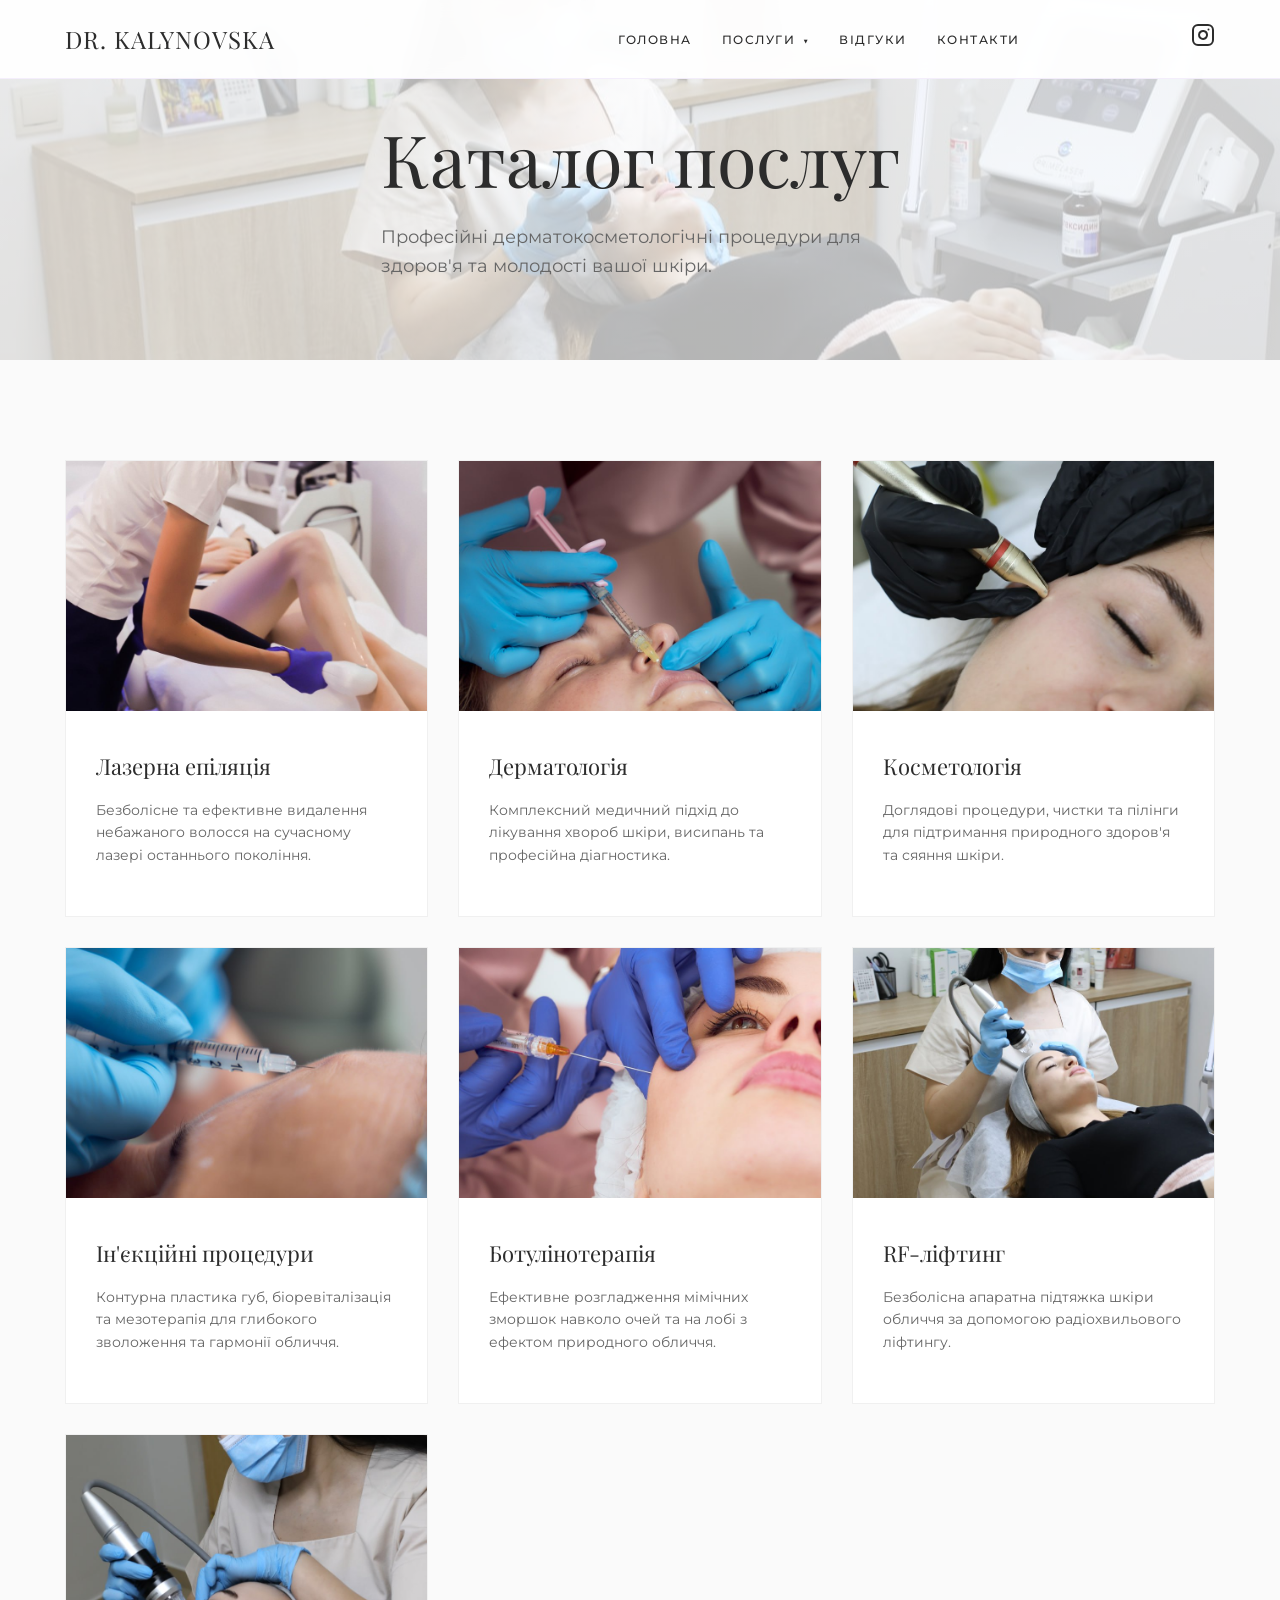
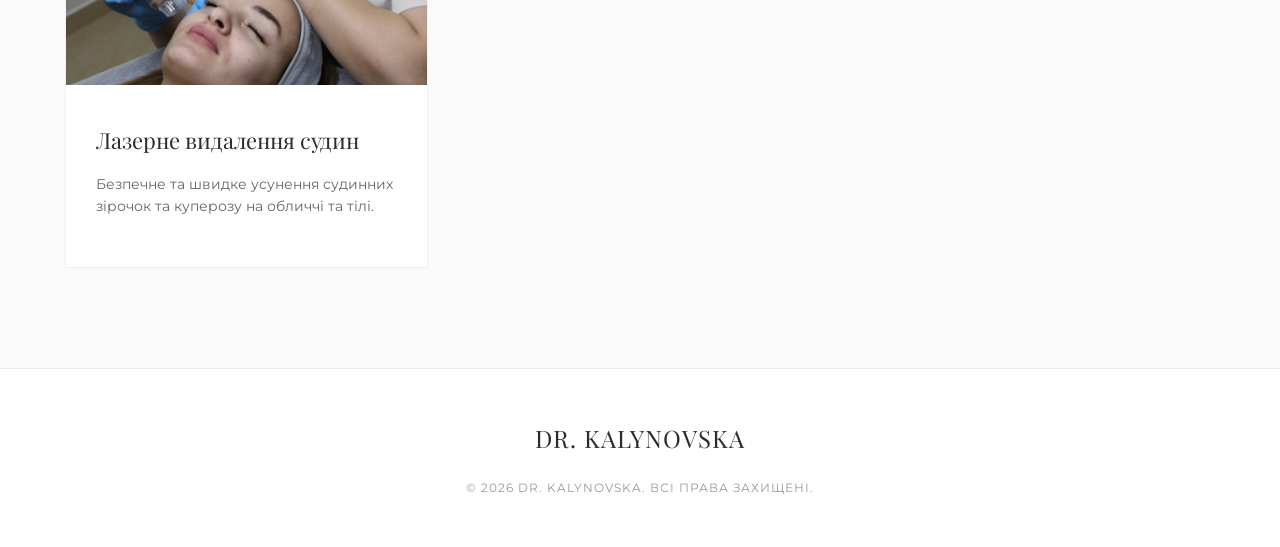
==== services/index.html @ a5519b65 "Add files via upload" ====
<!DOCTYPE html>
<html lang="uk">

<head>
    <meta charset="UTF-8">
    <meta name="viewport" content="width=device-width, initial-scale=1.0">
    <title>Наші Послуги | Dr. Kalynovska</title>
    <link rel="preconnect" href="https://fonts.googleapis.com">
    <link rel="preconnect" href="https://fonts.gstatic.com" crossorigin>
    <link href="https://fonts.googleapis.com/css2?family=Montserrat:wght@300;400;500&family=Playfair+Display:ital,wght@0,400;0,600;1,400&display=swap" rel="stylesheet">
    <link rel="stylesheet" href="../style.css">
</head>

<body>
    <nav>
        <div class="container nav-container">
            <a href="../index.html" class="logo">DR. KALYNOVSKA</a>

            <div class="menu-toggle" id="mobile-menu">
                <span class="bar"></span>
                <span class="bar"></span>
                <span class="bar"></span>
            </div>

            <ul class="nav-links">
                <li><a href="../index.html">Головна</a></li>
                <li class="dropdown">
                    <a href="index.html" class="dropdown-toggle">Послуги <span class="arrow">▼</span></a>
                    <ul class="dropdown-menu">
                        <li><a href="laser-epilation.html">Лазерна епіляція</a></li>
                        <li><a href="dermatology.html">Дерматологія</a></li>
                        <li><a href="cosmetology.html">Косметологія</a></li>
                        <li><a href="injections.html">Ін'єкційні процедури</a></li>
                        <li><a href="botox.html">Ботулінотерапія</a></li>
                        <li><a href="rf-lifting.html">RF-ліфтинг</a></li>
                        <li><a href="vessel-removal.html">Видалення судин</a></li>
                    </ul>
                </li>
                <li><a href="../index.html#reviews">Відгуки</a></li>
                <li><a href="../index.html#contact">Контакти</a></li>
            </ul>

            <a href="https://www.instagram.com/dr.kalynovska_/" target="_blank" class="instagram-link">
                <svg width="24" height="24" viewBox="0 0 24 24" fill="none" stroke="currentColor" stroke-width="2" stroke-linecap="round" stroke-linejoin="round">
                    <rect x="2" y="2" width="20" height="20" rx="5" ry="5"></rect>
                    <path d="M16 11.37A4 4 0 1 1 12.63 8 4 4 0 0 1 16 11.37z"></path>
                    <line x1="17.5" y1="6.5" x2="17.51" y2="6.5"></line>
                </svg>
            </a>
        </div>
    </nav>

    <section class="hero" style="height: 40vh; min-height: 300px; background: linear-gradient(rgba(255, 255, 255, 0.7), rgba(255, 255, 255, 0.7)), url('../photos.jpg/3.jpg') center/cover;">
        <div class="container">
            <div class="hero-content reveal">
                <h1>Каталог послуг</h1>
                <p>Професійні дерматокосметологічні процедури для здоров'я та молодості вашої шкіри.</p>
            </div>
        </div>
    </section>

    <section class="services section-padding">
        <div class="container">
            <div class="services-grid">
                <a href="laser-epilation.html" class="service-card reveal">
                    <img src="../photos.jpg/9.jpg" alt="Лазерна епіляція" class="service-img">
                    <div class="service-info">
                        <h3>Лазерна епіляція</h3>
                        <p>Безболісне та ефективне видалення небажаного волосся на сучасному лазері останнього покоління.</p>
                    </div>
                </a>

                <a href="dermatology.html" class="service-card reveal">
                    <img src="../photos.jpg/16.jpg" alt="Дерматологія" class="service-img">
                    <div class="service-info">
                        <h3>Дерматологія</h3>
                        <p>Комплексний медичний підхід до лікування хвороб шкіри, висипань та професійна діагностика.</p>
                    </div>
                </a>

                <a href="cosmetology.html" class="service-card reveal">
                    <img src="../photos.jpg/6.jpg" alt="Косметологія" class="service-img">
                    <div class="service-info">
                        <h3>Косметологія</h3>
                        <p>Доглядові процедури, чистки та пілінги для підтримання природного здоров'я та сяяння шкіри.</p>
                    </div>
                </a>

                <a href="injections.html" class="service-card reveal">
                    <img src="../photos.jpg/19.jpg" alt="Ін'єкційні процедури" class="service-img">
                    <div class="service-info">
                        <h3>Ін'єкційні процедури</h3>
                        <p>Контурна пластика губ, біоревіталізація та мезотерапія для глибокого зволоження та гармонії обличчя.</p>
                    </div>
                </a>

                <a href="botox.html" class="service-card reveal">
                    <img src="../photos.jpg/18.jpg" alt="Ботулінотерапія" class="service-img">
                    <div class="service-info">
                        <h3>Ботулінотерапія</h3>
                        <p>Ефективне розгладження мімічних зморшок навколо очей та на лобі з ефектом природного обличчя.</p>
                    </div>
                </a>

                <a href="rf-lifting.html" class="service-card reveal">
                    <img src="../photos.jpg/7.jpg" alt="RF-ліфтинг" class="service-img">
                    <div class="service-info">
                        <h3>RF-ліфтинг</h3>
                        <p>Безболісна апаратна підтяжка шкіри обличчя за допомогою радіохвильового ліфтингу.</p>
                    </div>
                </a>

                <a href="vessel-removal.html" class="service-card reveal">
                    <img src="../photos.jpg/8.jpg" alt="Видалення судин" class="service-img">
                    <div class="service-info">
                        <h3>Лазерне видалення судин</h3>
                        <p>Безпечне та швидке усунення судинних зірочок та куперозу на обличчі та тілі.</p>
                    </div>
                </a>
            </div>
        </div>
    </section>

    <footer>
        <div class="container">
            <div class="logo">DR. KALYNOVSKA</div>
            <p>© 2026 DR. KALYNOVSKA. ВСІ ПРАВА ЗАХИЩЕНІ.</p>
        </div>
    </footer>

    <script src="../script.js"></script>
</body>

</html>
---- style.css ----
/* Root Variables */
:root {
    --primary-white: #ffffff;
    --accent-purple: #d9c6f3;
    --accent-purple-dark: #c4ade6;
    --text-dark: #2c2c2c;
    --text-gray: #666666;
    --bg-soft: #fafafa;
    --transition: all 0.4s cubic-bezier(0.165, 0.84, 0.44, 1);
}

/* Global */
* {
    margin: 0;
    padding: 0;
    box-sizing: border-box;
}

body {
    font-family: 'Montserrat', sans-serif;
    color: var(--text-dark);
    background-color: var(--primary-white);
    line-height: 1.6;
    overflow-x: hidden;
}

h1,
h2,
h3 {
    font-family: 'Playfair Display', serif;
    font-weight: 400;
}

a {
    text-decoration: none;
    color: inherit;
    transition: var(--transition);
}

ul {
    list-style: none;
}

.container {
    max-width: 1200px;
    margin: 0 auto;
    padding: 0 25px;
}

.section-padding {
    padding: 100px 0;
}

.btn {
    display: inline-block;
    padding: 15px 35px;
    border-radius: 0;
    font-size: 13px;
    letter-spacing: 2px;
    text-transform: uppercase;
    cursor: pointer;
    transition: var(--transition);
    border: 1px solid transparent;
}

.btn-primary {
    background-color: var(--accent-purple);
    color: white;
}

.btn-primary:hover {
    background-color: var(--accent-purple-dark);
    transform: translateY(-2px);
}

.btn-outline {
    border: 1px solid var(--accent-purple);
    color: var(--text-dark);
}

.btn-outline:hover {
    background-color: var(--accent-purple);
    color: white;
}

.section-title {
    text-align: center;
    margin-bottom: 60px;
}

.section-title h2 {
    font-size: 42px;
    margin-bottom: 15px;
}

.section-title .divider {
    width: 60px;
    height: 2px;
    background: var(--accent-purple);
    margin: 0 auto;
}

/* Navigation */
nav {
    position: fixed;
    top: 0;
    width: 100%;
    padding: 20px 0;
    background: rgba(255, 255, 255, 0.95);
    backdrop-filter: blur(10px);
    z-index: 1000;
    border-bottom: 1px solid rgba(217, 198, 243, 0.3);
}

.nav-container {
    display: flex;
    justify-content: space-between;
    align-items: center;
}

.logo {
    font-family: 'Playfair Display', serif;
    font-size: 24px;
    letter-spacing: 1px;
}

.nav-links {
    display: flex;
    gap: 30px;
}

.nav-links a {
    font-size: 12px;
    text-transform: uppercase;
    letter-spacing: 1.5px;
    font-weight: 500;
}

.nav-links a:hover {
    color: var(--accent-purple-dark);
}

/* Hero */
.hero {
    height: 100vh;
    display: flex;
    align-items: center;
    background: linear-gradient(rgba(255, 255, 255, 0.7), rgba(255, 255, 255, 0.7)),
        url('https://images.unsplash.com/photo-1512290923902-8a9f81dc236c?auto=format&fit=crop&q=80&w=2000') center/cover;
    padding-top: 80px;
}

.hero-content {
    max-width: 700px;
}

.hero h1 {
    font-size: clamp(40px, 6vw, 72px);
    line-height: 1.1;
    margin-bottom: 25px;
}

.hero p {
    font-size: 18px;
    color: var(--text-gray);
    margin-bottom: 40px;
    max-width: 500px;
}

.hero-btns {
    display: flex;
    gap: 20px;
}

/* Services */
.services {
    background-color: var(--bg-soft);
}

.services-grid {
    display: grid;
    grid-template-columns: repeat(auto-fit, minmax(350px, 1fr));
    gap: 30px;
}

.service-card {
    background: var(--primary-white);
    padding: 0;
    transition: var(--transition);
    overflow: hidden;
    border: 1px solid #f0f0f0;
}

.service-card:hover {
    transform: translateY(-10px);
    box-shadow: 0 20px 40px rgba(0, 0, 0, 0.05);
}

.service-img {
    height: 250px;
    background-color: #eee;
    width: 100%;
    object-fit: cover;
    background-position: center;
}

.service-info {
    padding: 30px;
}

.service-info h3 {
    font-size: 22px;
    margin-bottom: 15px;
}

.service-info p {
    font-size: 14px;
    color: var(--text-gray);
    margin-bottom: 20px;
}

/* Prices */
.price-section {
    background-color: var(--primary-white);
}

.price-table {
    max-width: 800px;
    margin: 0 auto;
}

.price-item {
    display: flex;
    justify-content: space-between;
    align-items: baseline;
    padding: 20px 0;
    border-bottom: 1px solid #eee;
}

.price-name {
    font-weight: 400;
    font-size: 17px;
}

.price-dots {
    flex-grow: 1;
    border-bottom: 1px dotted #ccc;
    margin: 0 15px;
}

.price-value {
    font-weight: 500;
    color: var(--text-dark);
}

/* About */
.about {
    display: flex;
    align-items: center;
    flex-wrap: wrap;
    gap: 50px;
}

.about-image {
    flex: 1;
    min-width: 300px;
    height: 600px;
    background: url('https://images.unsplash.com/photo-1594824476967-48c8b964273f?auto=format&fit=crop&q=80&w=1000') center/cover;
}

.about-text {
    flex: 1;
    min-width: 300px;
}

.experience-badge {
    display: inline-block;
    background: var(--accent-purple);
    color: white;
    padding: 10px 20px;
    margin-bottom: 20px;
    font-size: 12px;
    letter-spacing: 1px;
}

.about-text h2 {
    font-size: 38px;
    margin-bottom: 25px;
}

.about-text p {
    margin-bottom: 20px;
    color: var(--text-gray);
}

.about-text p:last-of-type {
    margin-bottom: 30px;
}

.about-text ul {
    margin-bottom: 30px;
}

.about-text li {
    margin-bottom: 10px;
}

/* Contact */
.contact {
    background-color: var(--bg-soft);
}

.contact-container {
    display: grid;
    grid-template-columns: 1fr 1fr;
    gap: 60px;
}

.contact-form input,
.contact-form textarea {
    width: 100%;
    padding: 15px;
    margin-bottom: 20px;
    border: 1px solid #ddd;
    background: transparent;
    font-family: inherit;
}

.contact-form input:focus,
.contact-form textarea:focus {
    outline: none;
    border-color: var(--accent-purple);
}

.contact-form .btn {
    width: 100%;
}

.contact-info h3 {
    margin-bottom: 20px;
}

.info-item {
    margin-bottom: 20px;
    font-size: 15px;
}

.map-container {
    height: 250px;
    width: 100%;
    margin-top: 30px;
    filter: grayscale(1);
}

.map-container iframe {
    border: 0;
}

/* Footer */
footer {
    padding: 50px 0;
    text-align: center;
    border-top: 1px solid #eee;
}

footer .logo {
    margin-bottom: 20px;
}

.social-links {
    margin-bottom: 20px;
    font-size: 24px;
}

.instagram-link:hover {
    color: #E1306C;
}

footer p {
    font-size: 12px;
    color: #999;
    letter-spacing: 1px;
}

/* Animations */
.reveal {
    opacity: 0;
    transform: translateY(30px);
    transition: all 0.8s ease-out;
}

.reveal.active {
    opacity: 1;
    transform: translateY(0);
}

/* Responsive */
@media (max-width: 768px) {
    .hero h1 {
        font-size: 40px;
    }

    .nav-links {
        display: none;
    }

    .contact-container {
        grid-template-columns: 1fr;
    }

    .about-image {
        height: 400px;
    }

    .hero-btns {
        flex-direction: column;
    }
}
/* ==========================================================================
   Новые стили для Навигации (Dropdown и Мобильное меню)
   ========================================================================== */

/* Элемент списка с выпадающим меню */
.nav-links li {
    position: relative;
}

.dropdown-toggle .arrow {
    font-size: 9px;
    margin-left: 3px;
    display: inline-block;
    transition: var(--transition);
}

/* Выпадающее меню (скрыто по умолчанию) */
.dropdown-menu {
    position: absolute;
    top: 100%;
    left: 0;
    background-color: var(--primary-white);
    box-shadow: 0 10px 30px rgba(0, 0, 0, 0.08);
    border: 1px solid rgba(217, 198, 243, 0.3);
    padding: 15px 0;
    min-width: 240px;
    opacity: 0;
    visibility: hidden;
    transform: translateY(15px);
    transition: var(--transition);
    z-index: 1100;
}

.dropdown-menu li {
    width: 100%;
}

.dropdown-menu a {
    display: block;
    padding: 10px 25px;
    font-size: 11px !important;
    text-transform: none !important;
    letter-spacing: 1px !important;
    color: var(--text-dark);
}

.dropdown-menu a:hover {
    background-color: var(--bg-soft);
    color: var(--accent-purple-dark) !important;
    padding-left: 30px; /* Эффект сдвига при наведении */
}

/* Показ меню при наведении (для ПК) */
@media (min-width: 769px) {
    .dropdown:hover .dropdown-menu {
        opacity: 1;
        visibility: visible;
        transform: translateY(0);
    }
    
    .dropdown:hover .dropdown-toggle .arrow {
        transform: rotate(180deg);
    }
}

/* Мобильная адаптация меню (Замена старого @media (max-width: 768px)) */
@media (max-width: 768px) {
    /* Бургер-иконка */
    .menu-toggle {
        display: flex;
        flex-direction: column;
        justify-content: space-between;
        width: 30px;
        height: 21px;
        cursor: pointer;
        z-index: 1200;
    }

    .menu-toggle .bar {
        height: 2px;
        width: 100%;
        background-color: var(--text-dark);
        transition: var(--transition);
    }

    /* Анимация бургера в крестик */
    .menu-toggle.active .bar:nth-child(1) {
        transform: translateY(9px) rotate(45deg);
    }
    .menu-toggle.active .bar:nth-child(2) {
        opacity: 0;
    }
    .menu-toggle.active .bar:nth-child(3) {
        transform: translateY(-10px) rotate(-45deg);
    }

    /* Мобильная шторка меню */
    .nav-links {
        position: fixed;
        top: 0;
        right: -100%;
        height: 100vh;
        width: 80%;
        max-width: 320px;
        background: var(--primary-white);
        box-shadow: -10px 0 30px rgba(0,0,0,0.05);
        flex-direction: column;
        justify-content: center;
        align-items: flex-start;
        padding: 50px;
        gap: 25px;
        transition: 0.5s cubic-bezier(0.165, 0.84, 0.44, 1);
        z-index: 1100;
    }

    .nav-links.active {
        right: 0;
    }

    .nav-links a {
        font-size: 16px;
    }

    /* Выпадающий список на мобилках */
    .dropdown-menu {
        position: relative;
        top: 0;
        box-shadow: none;
        border: none;
        border-left: 2px solid var(--accent-purple);
        margin-left: 10px;
        padding: 5px 0;
        display: none; /* Будет открываться через JS */
        opacity: 1;
        visibility: visible;
        transform: none;
        background: transparent;
    }
    
    .dropdown-menu.open {
        display: block;
    }

    .dropdown-menu a {
        padding: 8px 15px;
        font-size: 14px !important;
    }
}
/* ==========================================================================
   Додаткові стилі для Головної сторінки (Оновлена версія)
   ========================================================================== */

/* Робимо картки послуг посиланнями блочного типу */
.services-grid .service-card {
    display: block;
    color: inherit;
    text-decoration: none;
}

/* Оновлення блоку Про клініку (під реальне фото) */
.about-image {
    background: none !important; /* Прибираємо старий фоновий малюнок із Unsplash */
    height: auto !important;
}

.about-image img {
    width: 100%;
    height: 550px;
    object-fit: cover;
    box-shadow: 0 15px 30px rgba(0,0,0,0.05);
}

/* Блок відгуків */
.reviews-section {
    background-color: var(--bg-soft);
}

.reviews-grid {
    display: grid;
    grid-template-columns: repeat(auto-fit, minmax(280px, 1fr));
    gap: 30px;
}

.review-card {
    background: var(--primary-white);
    padding: 35px;
    border: 1px solid rgba(217, 198, 243, 0.2);
    box-shadow: 0 5px 15px rgba(0,0,0,0.02);
    display: flex;
    flex-direction: column;
}

.review-stars {
    color: #ffc107; /* Красивий золотий колір зірок */
    font-size: 16px;
    margin-bottom: 15px;
}

.review-text {
    font-size: 14px;
    color: var(--text-dark);
    font-style: italic;
    line-height: 1.6;
    margin-bottom: 20px;
    flex-grow: 1;
}

.review-author {
    font-family: 'Playfair Display', serif;
    font-size: 16px;
    font-weight: 500;
    margin-bottom: 5px;
}

.review-date {
    font-size: 11px;
    color: var(--text-gray);
    text-transform: uppercase;
    letter-spacing: 1px;
}

/* Оновлена секція контактів без форми */
.contact-container {
    grid-template-columns: 1fr 1fr;
    align-items: start;
}

.contact-desc {
    font-size: 14px;
    color: var(--text-gray);
    margin-bottom: 25px;
    margin-top: 5px;
}

.cta-social-btns {
    display: flex;
    flex-direction: column;
    gap: 15px;
    max-width: 350px;
}

.cta-social-btns .btn {
    text-align: center;
    width: 100%;
}

.btn-insta {
    background-color: #E1306C !important;
    border-color: #E1306C !important;
    color: white !important;
}

.btn-insta:hover {
    background-color: #c12256 !important;
}

.btn-fb {
    border-color: #1877F2 !important;
    color: #1877F2 !important;
}

.btn-fb:hover {
    background-color: #1877F2 !important;
    color: white !important;
}

.contact-map {
    width: 100%;
}

.contact-map .map-container {
    margin-top: 0;
    height: 350px;
    filter: none; /* Карта буде кольоровою та зручною */
}

/* Адаптація під мобільні екрани */
@media (max-width: 768px) {
    .about-image img {
        height: 380px;
    }
    
    .contact-container {
        grid-template-columns: 1fr;
        gap: 40px;
    }
    
    .cta-social-btns {
        max-width: 100%;
    }
}
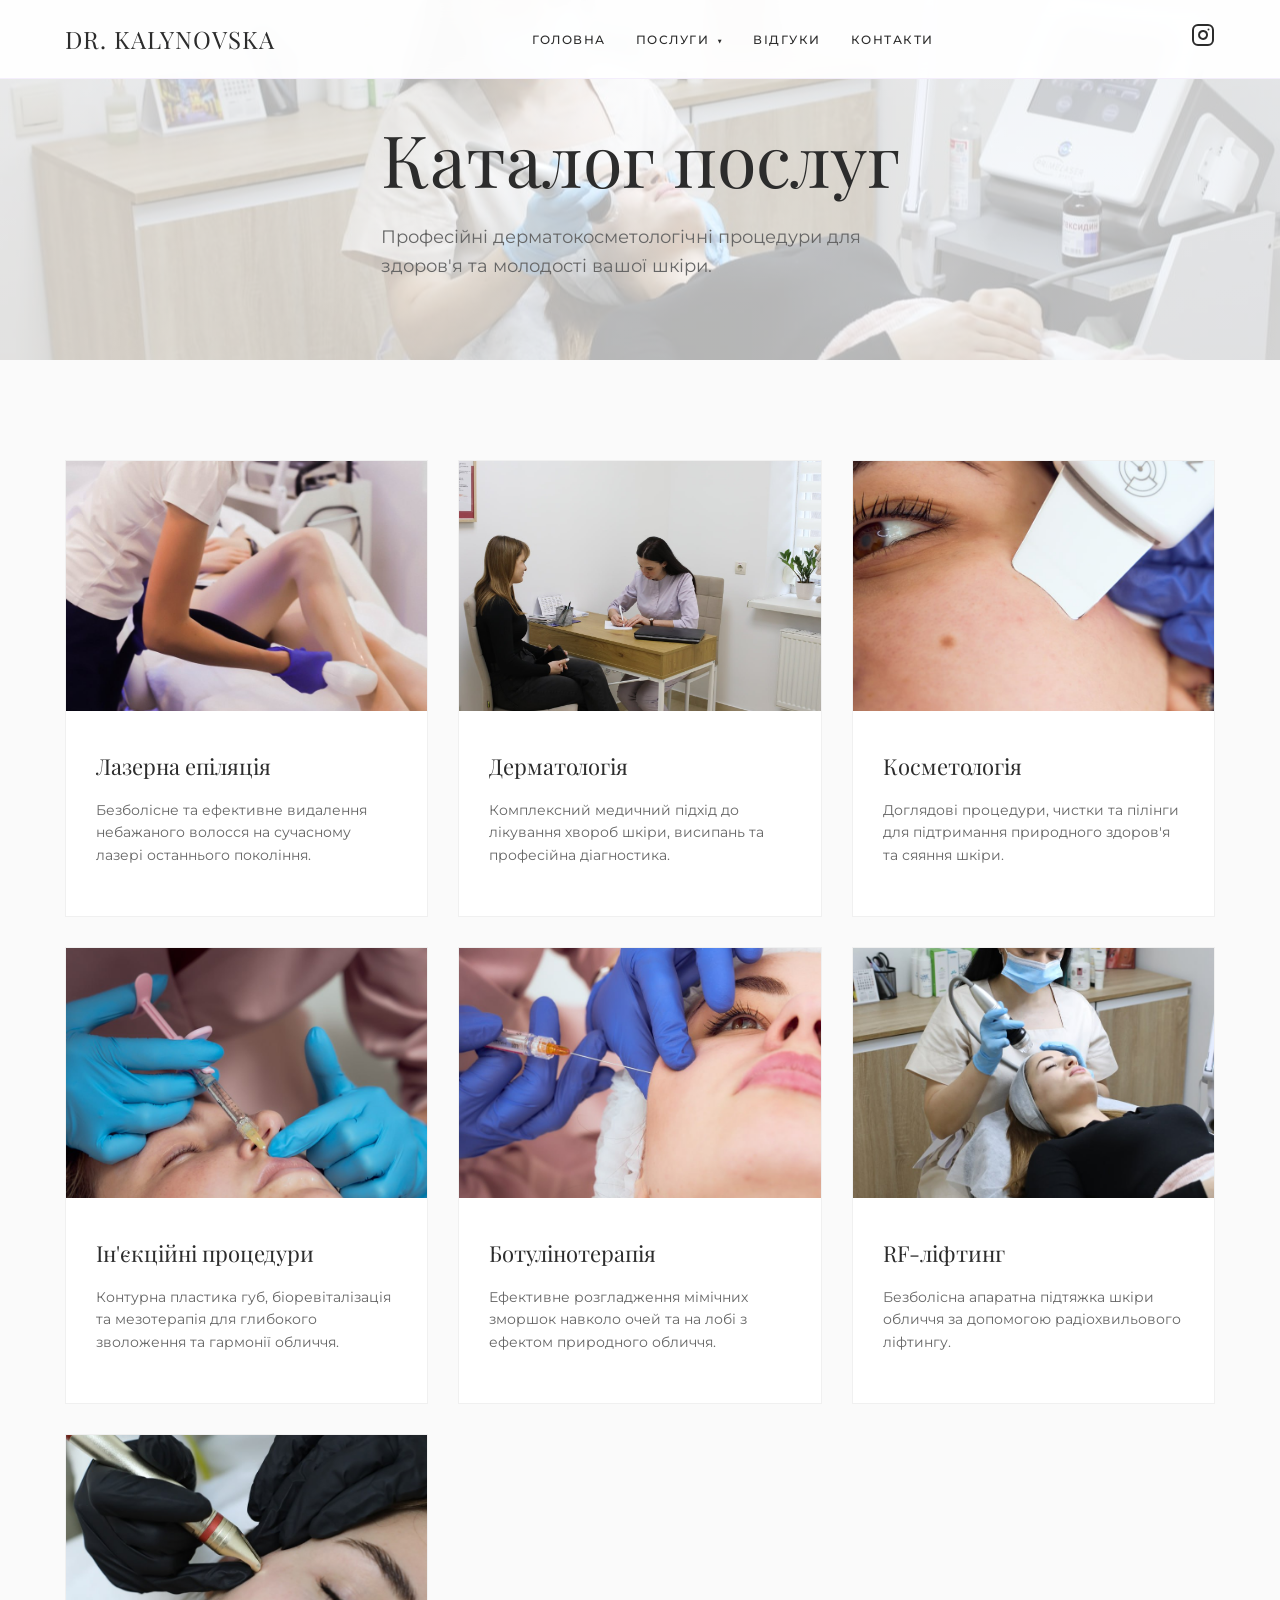
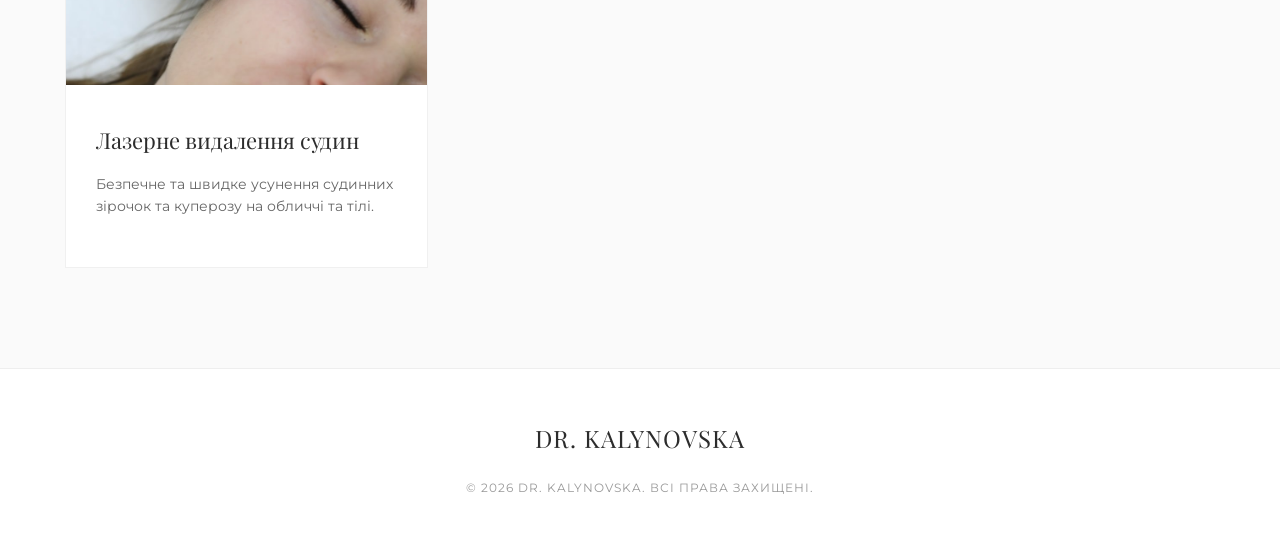
==== commit 3ade848c: "Add files via upload" ====
--- a/services/index.html
+++ b/services/index.html
@@ -1,4 +1,4 @@
-<!DOCTYPE html>
+﻿<!DOCTYPE html>
 <html lang="uk">
 
 <head>
@@ -71,7 +71,7 @@
                 </a>
 
                 <a href="dermatology.html" class="service-card reveal">
-                    <img src="../photos.jpg/16.jpg" alt="Дерматологія" class="service-img">
+                    <img src="../photos.jpg/5.jpg" alt="Дерматологія" class="service-img">
                     <div class="service-info">
                         <h3>Дерматологія</h3>
                         <p>Комплексний медичний підхід до лікування хвороб шкіри, висипань та професійна діагностика.</p>
@@ -79,7 +79,7 @@
                 </a>
 
                 <a href="cosmetology.html" class="service-card reveal">
-                    <img src="../photos.jpg/6.jpg" alt="Косметологія" class="service-img">
+                    <img src="../photos.jpg/26.jpg" alt="Косметологія" class="service-img">
                     <div class="service-info">
                         <h3>Косметологія</h3>
                         <p>Доглядові процедури, чистки та пілінги для підтримання природного здоров'я та сяяння шкіри.</p>
@@ -87,7 +87,7 @@
                 </a>
 
                 <a href="injections.html" class="service-card reveal">
-                    <img src="../photos.jpg/19.jpg" alt="Ін'єкційні процедури" class="service-img">
+                    <img src="../photos.jpg/16.jpg" alt="Ін'єкційні процедури" class="service-img">
                     <div class="service-info">
                         <h3>Ін'єкційні процедури</h3>
                         <p>Контурна пластика губ, біоревіталізація та мезотерапія для глибокого зволоження та гармонії обличчя.</p>
@@ -111,7 +111,7 @@
                 </a>
 
                 <a href="vessel-removal.html" class="service-card reveal">
-                    <img src="../photos.jpg/8.jpg" alt="Видалення судин" class="service-img">
+                    <img src="../photos.jpg/6.jpg" alt="Видалення судин" class="service-img">
                     <div class="service-info">
                         <h3>Лазерне видалення судин</h3>
                         <p>Безпечне та швидке усунення судинних зірочок та куперозу на обличчі та тілі.</p>
--- a/style.css
+++ b/style.css
@@ -140,6 +140,10 @@
     color: var(--accent-purple-dark);
 }
 
+.menu-toggle {
+    display: none;
+}
+
 /* Hero */
 .hero {
     height: 100vh;
@@ -398,10 +402,6 @@
 @media (max-width: 768px) {
     .hero h1 {
         font-size: 40px;
-    }
-
-    .nav-links {
-        display: none;
     }
 
     .contact-container {
@@ -514,6 +514,7 @@
 
     /* Мобильная шторка меню */
     .nav-links {
+        display: flex;
         position: fixed;
         top: 0;
         right: -100%;
@@ -535,6 +536,10 @@
         right: 0;
     }
 
+    body.menu-open {
+        overflow: hidden;
+    }
+
     .nav-links a {
         font-size: 16px;
     }
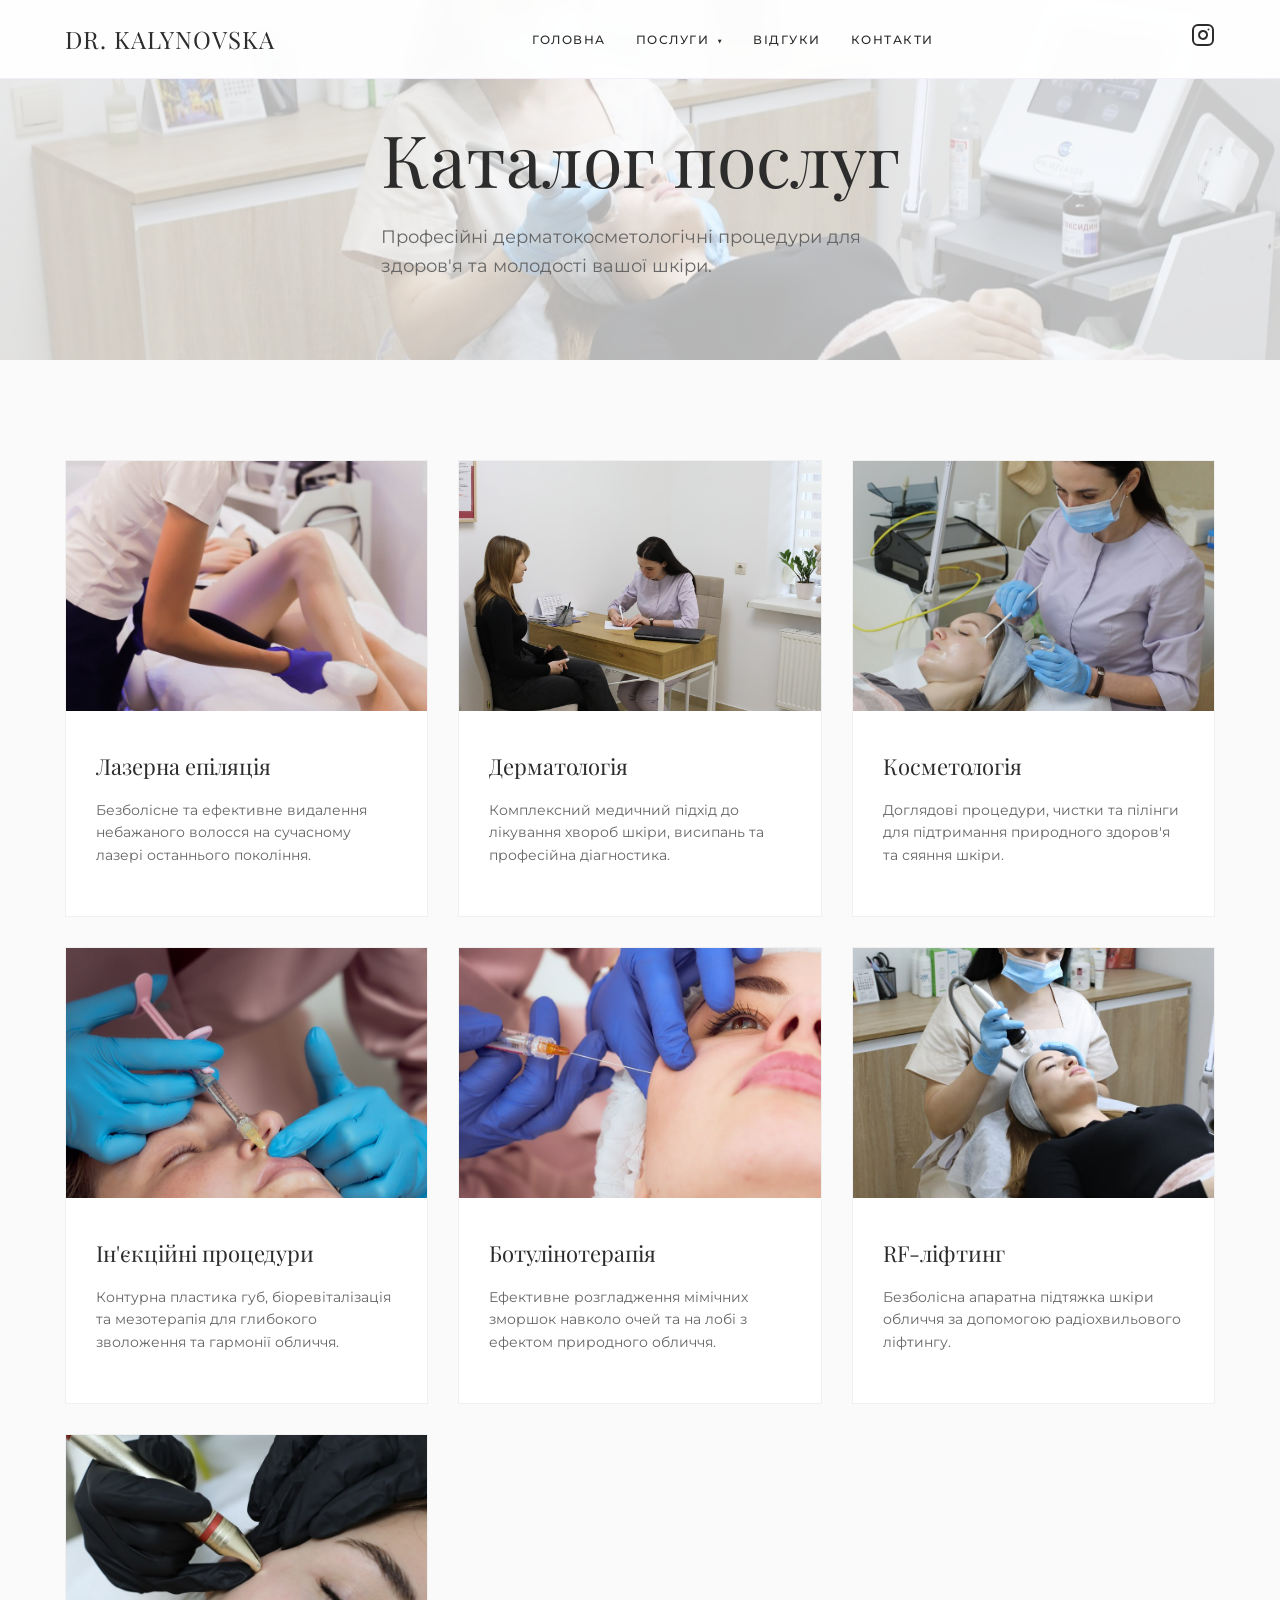
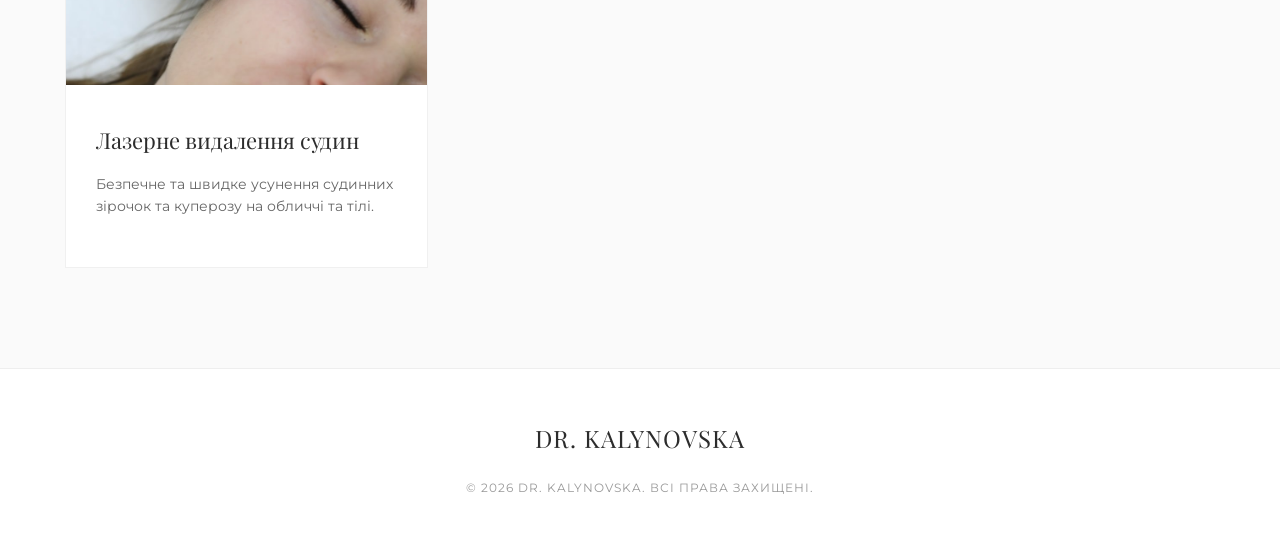
==== commit 8d878ebc: "Fix HTML formatting and ensure proper structure" ====
--- a/services/index.html
+++ b/services/index.html
@@ -79,7 +79,7 @@
                 </a>
 
                 <a href="cosmetology.html" class="service-card reveal">
-                    <img src="../photos.jpg/26.jpg" alt="Косметологія" class="service-img">
+                    <img src="../photos.jpg/1.jpg" alt="Косметологія" class="service-img">
                     <div class="service-info">
                         <h3>Косметологія</h3>
                         <p>Доглядові процедури, чистки та пілінги для підтримання природного здоров'я та сяяння шкіри.</p>
@@ -131,4 +131,4 @@
     <script src="../script.js"></script>
 </body>
 
-</html>+</html>
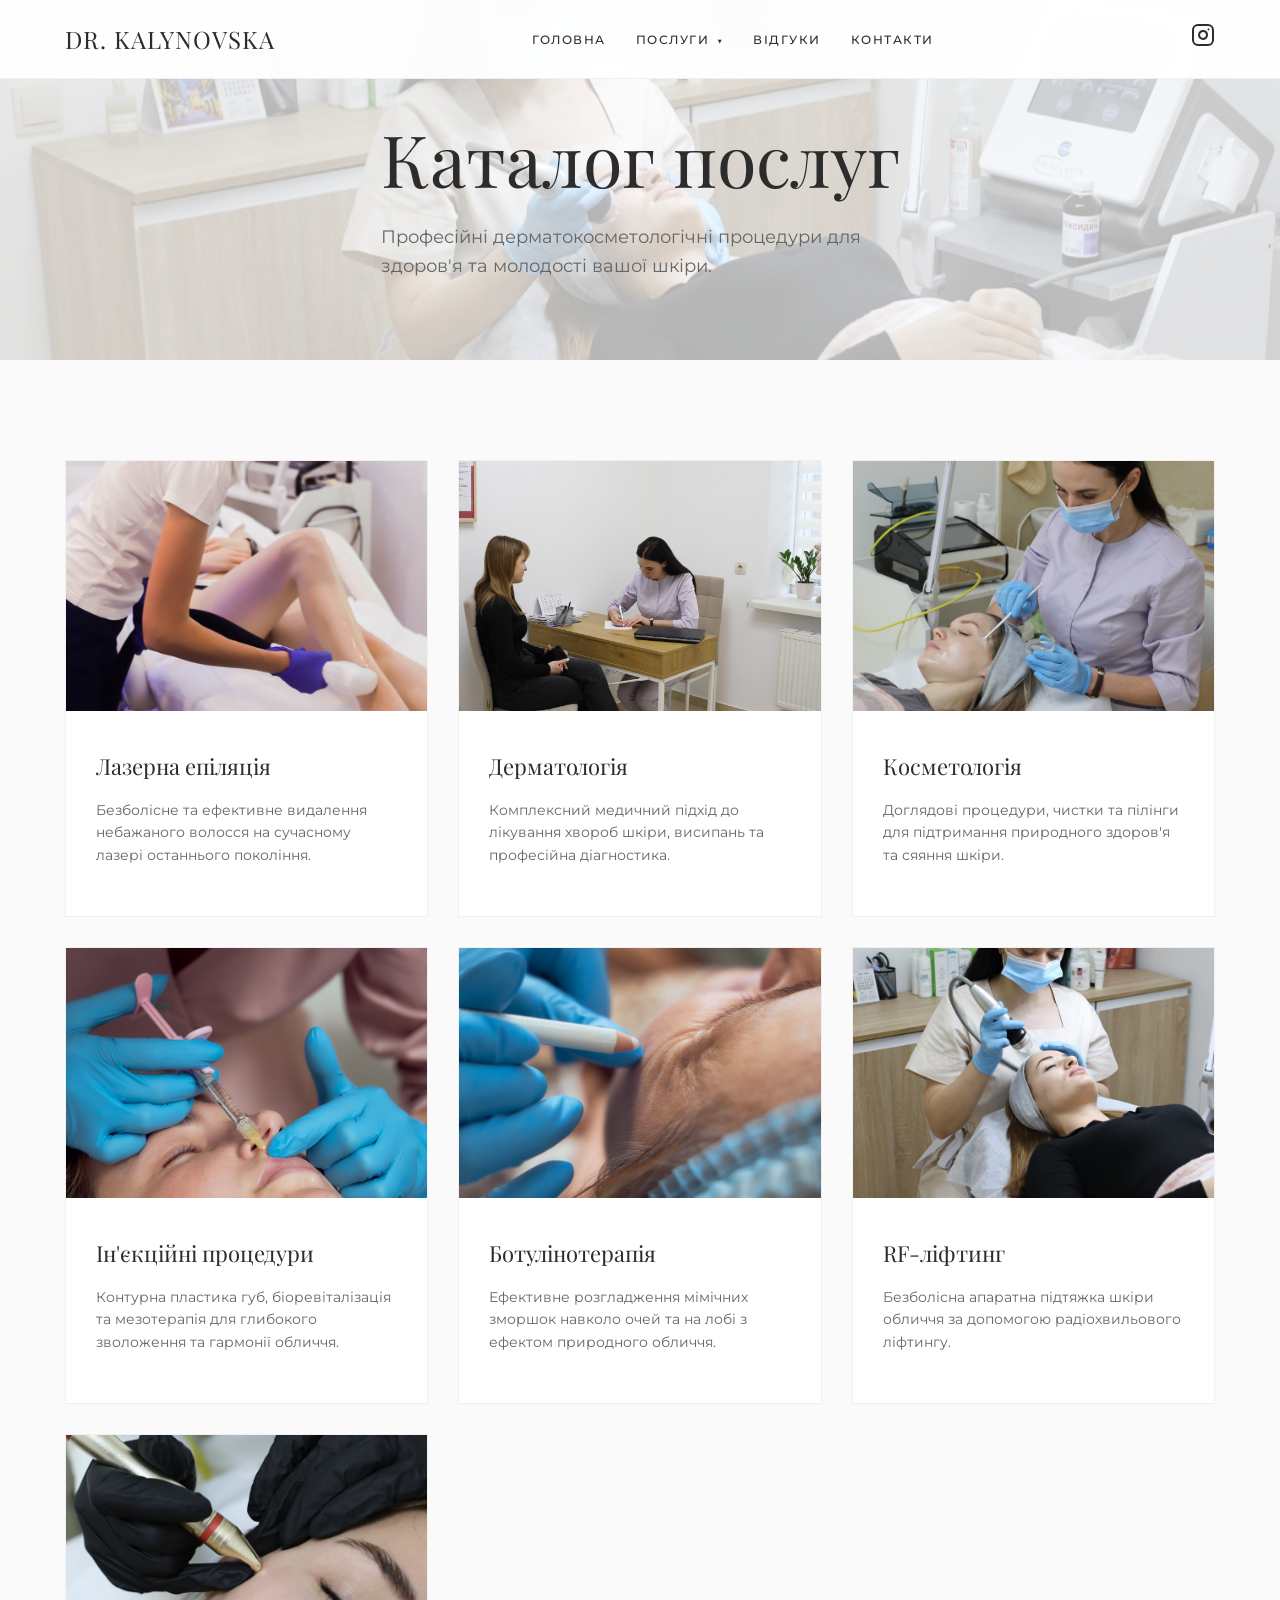
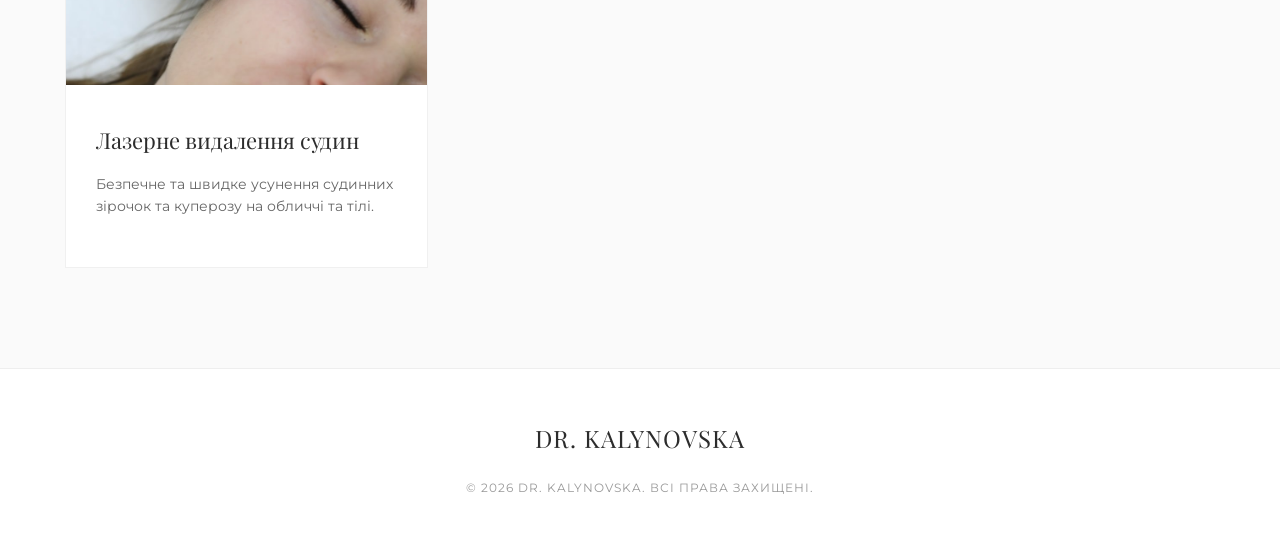
==== commit f3e94705: "Update index.html" ====
--- a/services/index.html
+++ b/services/index.html
@@ -95,7 +95,7 @@
                 </a>
 
                 <a href="botox.html" class="service-card reveal">
-                    <img src="../photos.jpg/18.jpg" alt="Ботулінотерапія" class="service-img">
+                    <img src="../photos.jpg/17.jpg" alt="Ботулінотерапія" class="service-img">
                     <div class="service-info">
                         <h3>Ботулінотерапія</h3>
                         <p>Ефективне розгладження мімічних зморшок навколо очей та на лобі з ефектом природного обличчя.</p>
